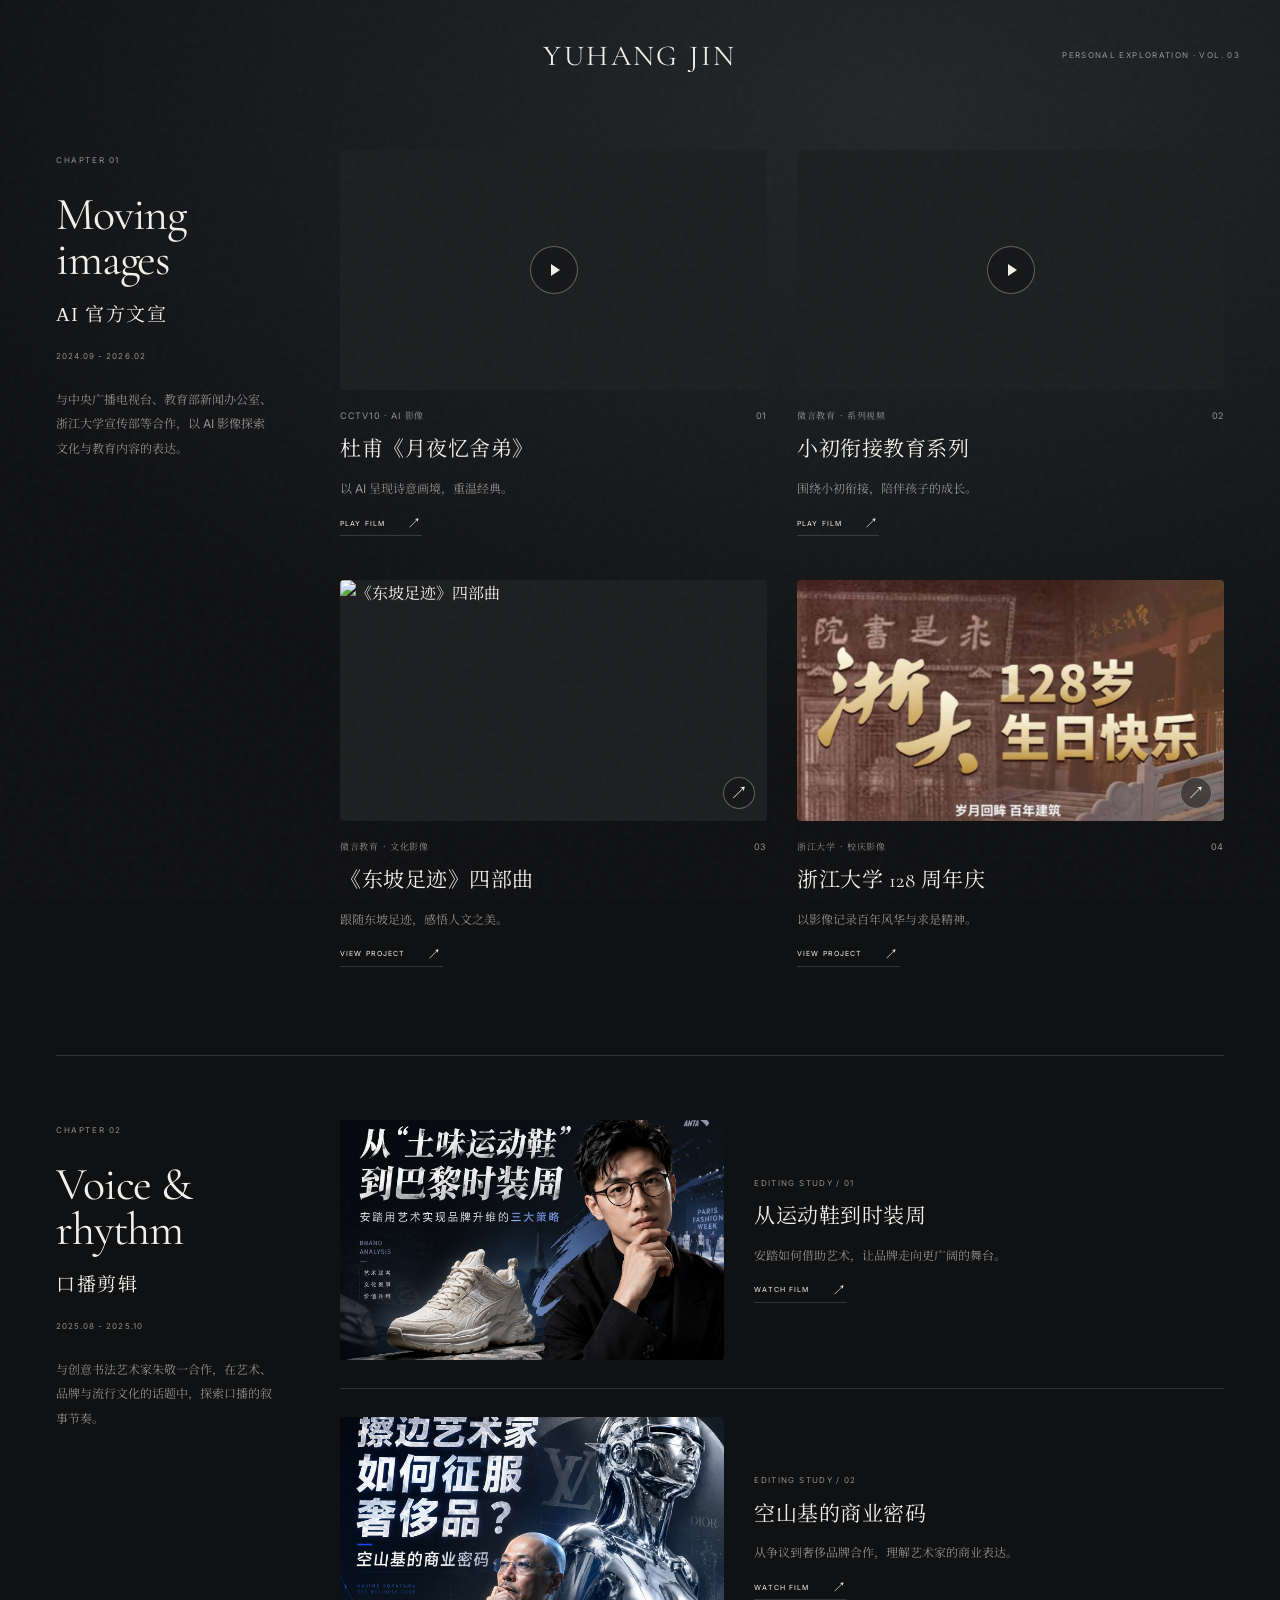
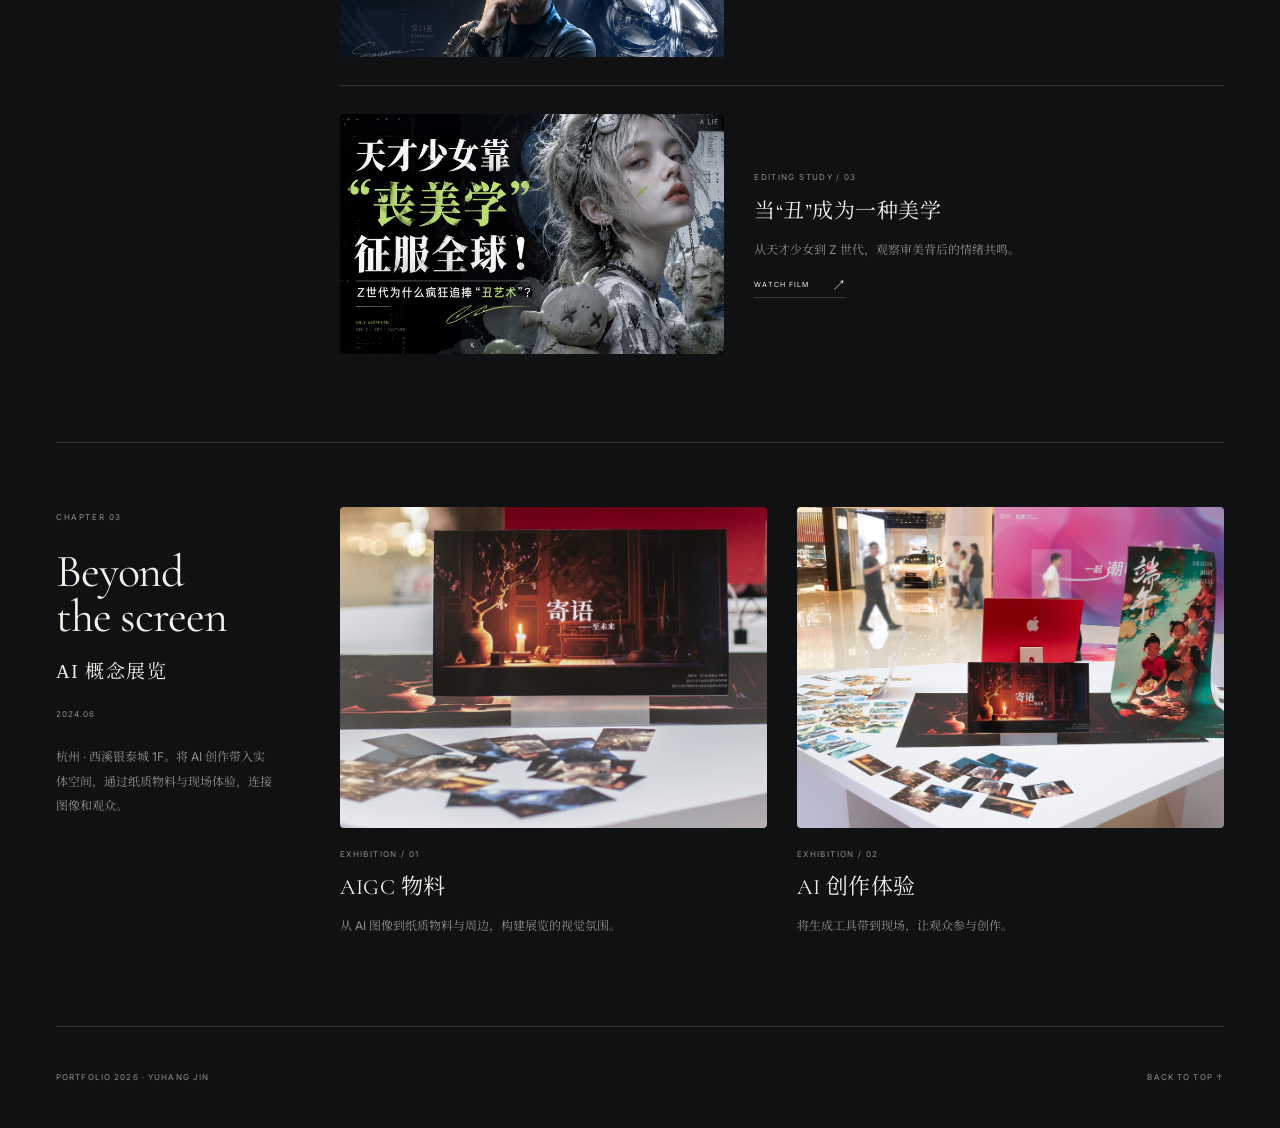
==== legacy/experiments.html @ 5d48e1b9 "update v2" ====
<!doctype html>
<html lang="zh-CN">
  <head>
    <meta charset="UTF-8" />
    <meta name="viewport" content="width=device-width, initial-scale=1" />
    <base href="../" />
    <title>YUHANG JIN</title>
    <link
      rel="preload"
      href="fonts/noto-serif-sc-lab.woff2"
      as="font"
      type="font/woff2"
      crossorigin
    />
    <link rel="stylesheet" href="legacy/experiments-responsive.css" />
  </head>
  <body>
    <header class="lab-topbar">
      <span>YUHANG JIN</span><span>PERSONAL EXPLORATION · VOL. 03</span>
    </header>
    <main id="lab">
      <div class="module-body"><div class="lab-grid" id="lab-items"></div></div>
      <footer class="lab-footer">
        <span>PORTFOLIO 2026 · YUHANG JIN</span
        ><a href="legacy/experiments.html#lab">BACK TO TOP ↑</a>
      </footer>
    </main>
    <script type="module">
      import { renderLab } from "./js/render/lab.js";
      renderLab();
      for (const id of ["official", "talk", "aigc"])
        document.querySelector(`.lab-${id}-section`).id = id;
    </script>
  </body>
</html>
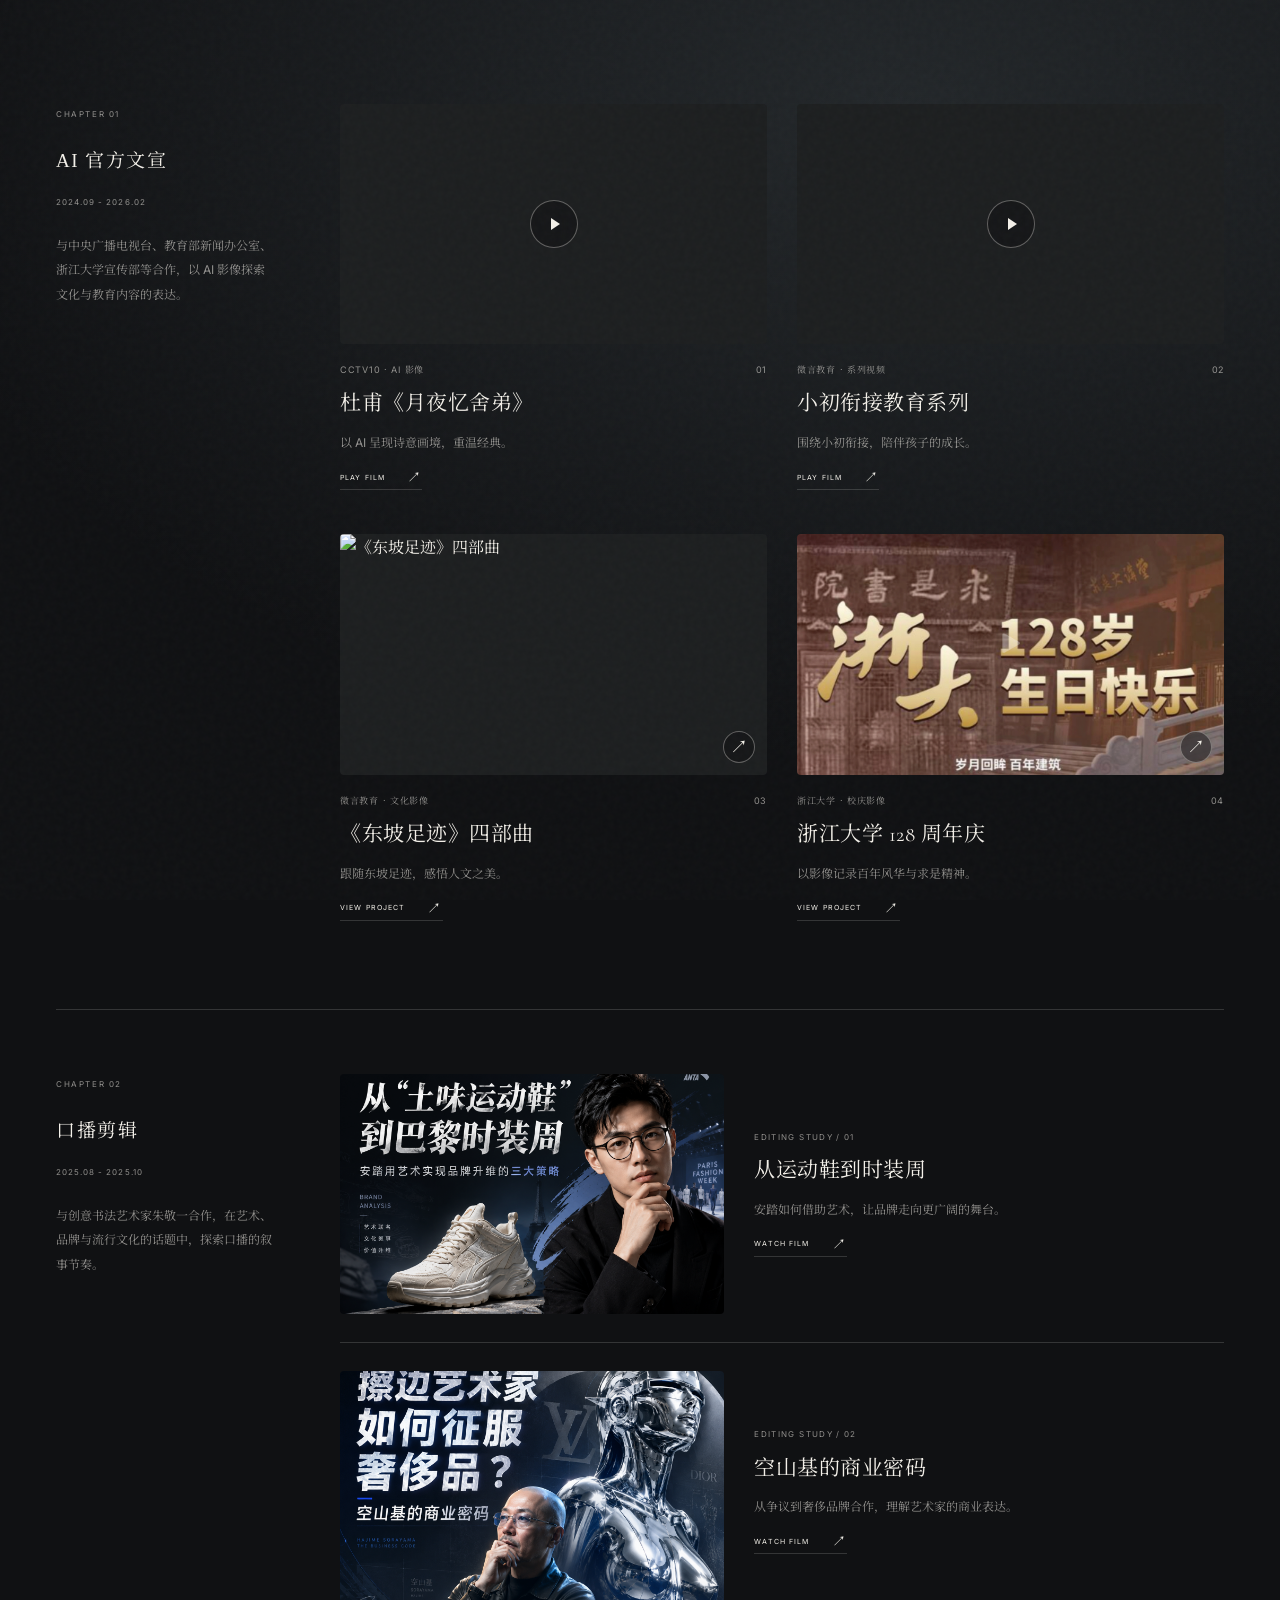
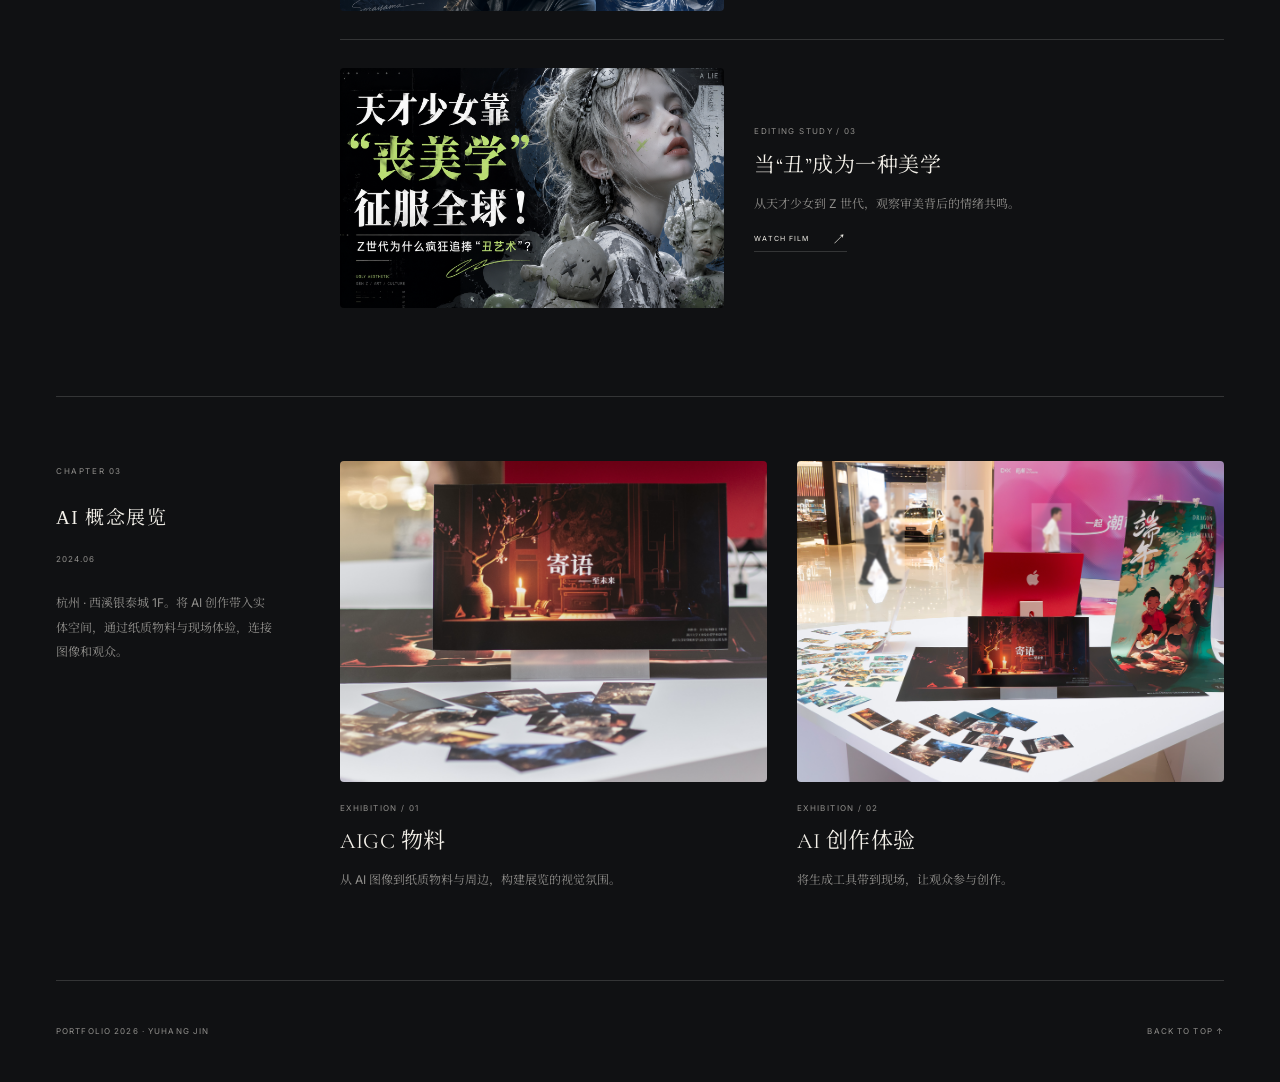
==== commit 787937e6: "update" ====
--- a/legacy/experiments.html
+++ b/legacy/experiments.html
@@ -15,9 +15,6 @@
     <link rel="stylesheet" href="legacy/experiments-responsive.css" />
   </head>
   <body>
-    <header class="lab-topbar">
-      <span>YUHANG JIN</span><span>PERSONAL EXPLORATION · VOL. 03</span>
-    </header>
     <main id="lab">
       <div class="module-body"><div class="lab-grid" id="lab-items"></div></div>
       <footer class="lab-footer">
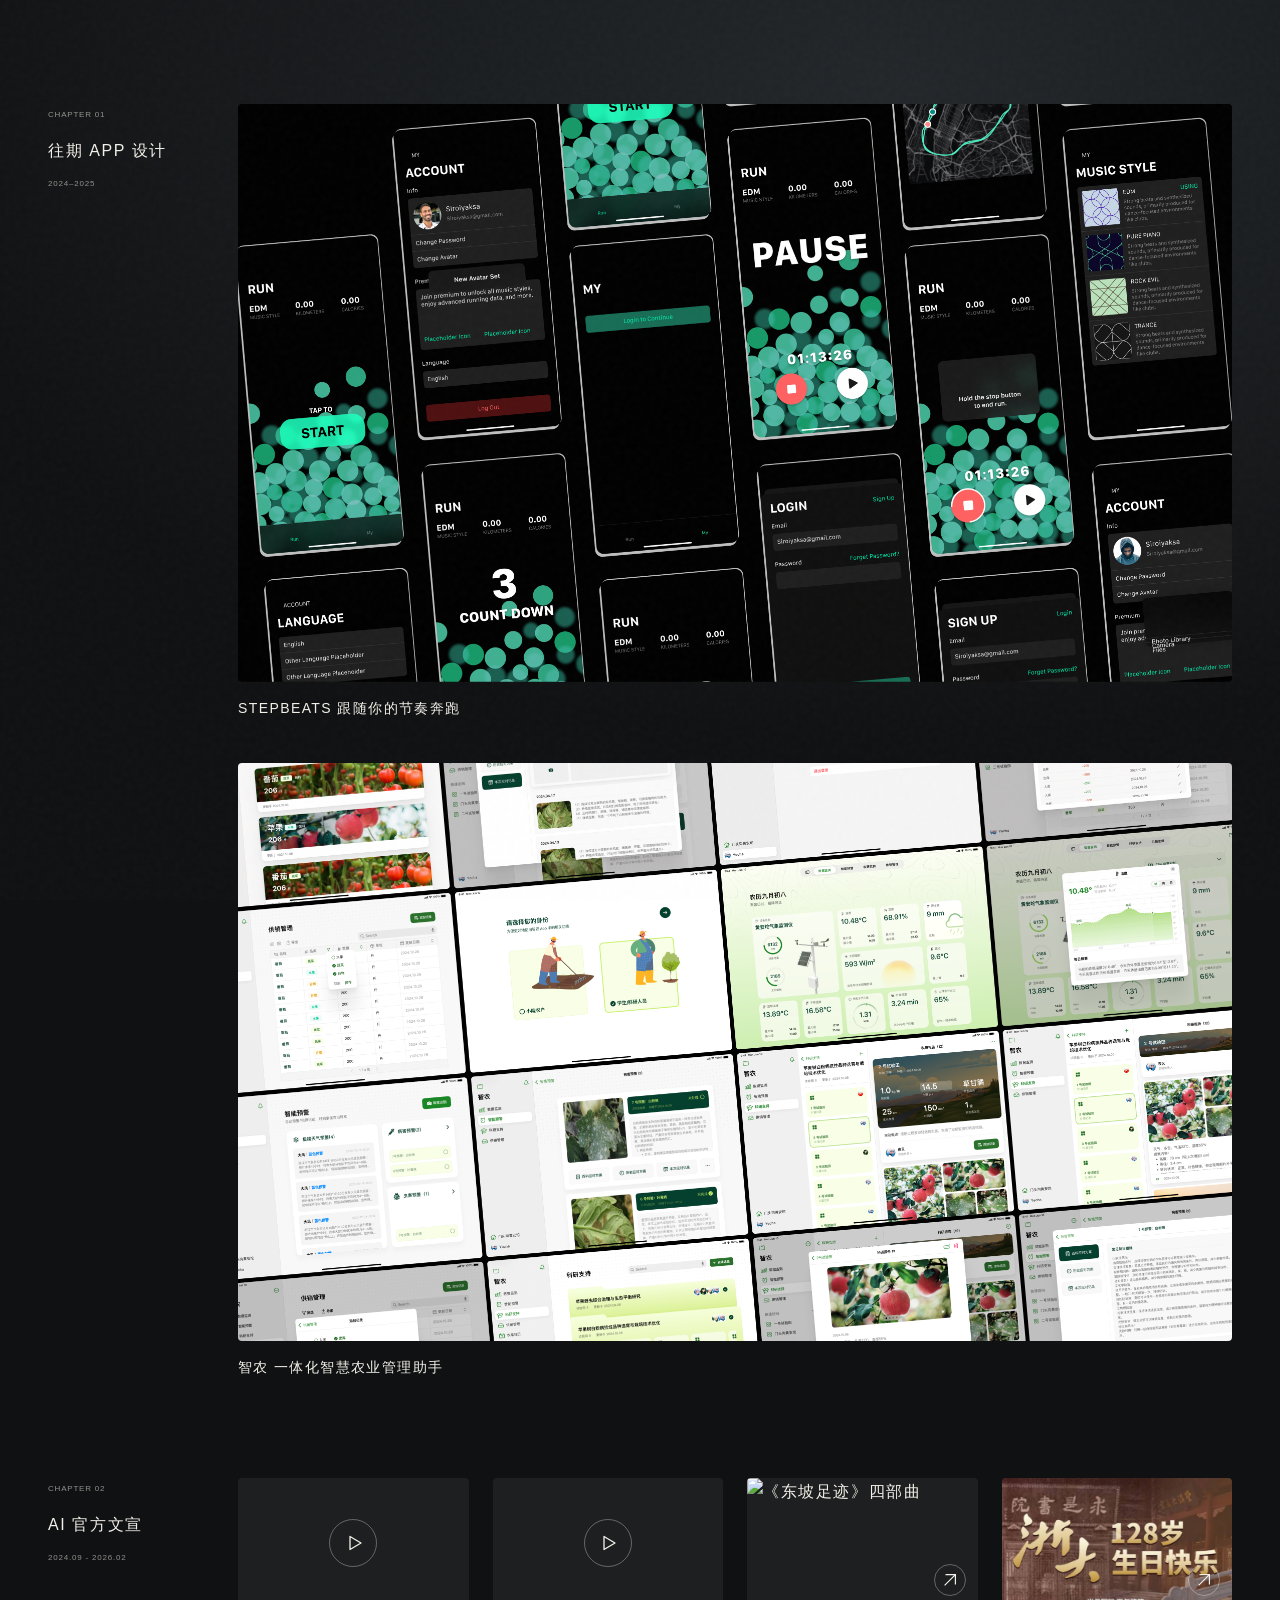
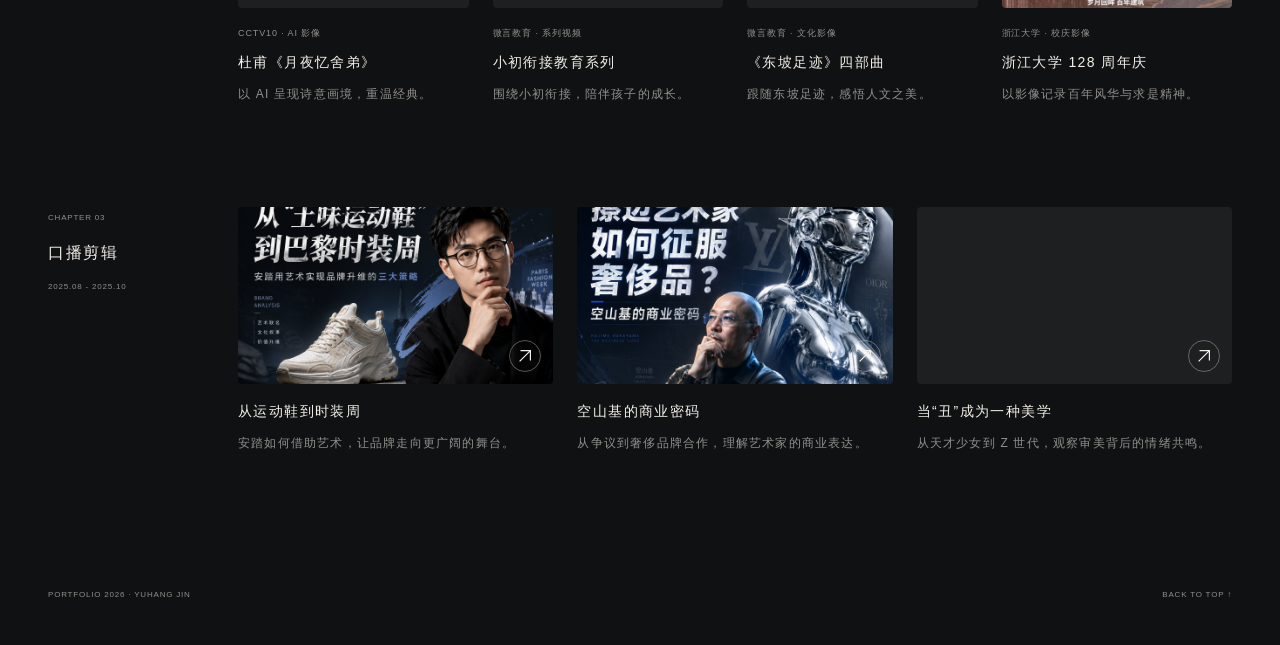
==== commit ed8c4b2e: "update" ====
--- a/legacy/experiments.html
+++ b/legacy/experiments.html
@@ -25,7 +25,7 @@
     <script type="module">
       import { renderLab } from "./js/render/lab.js";
       renderLab();
-      for (const id of ["official", "talk", "aigc"])
+      for (const id of ["apps", "official", "talk"])
         document.querySelector(`.lab-${id}-section`).id = id;
     </script>
   </body>
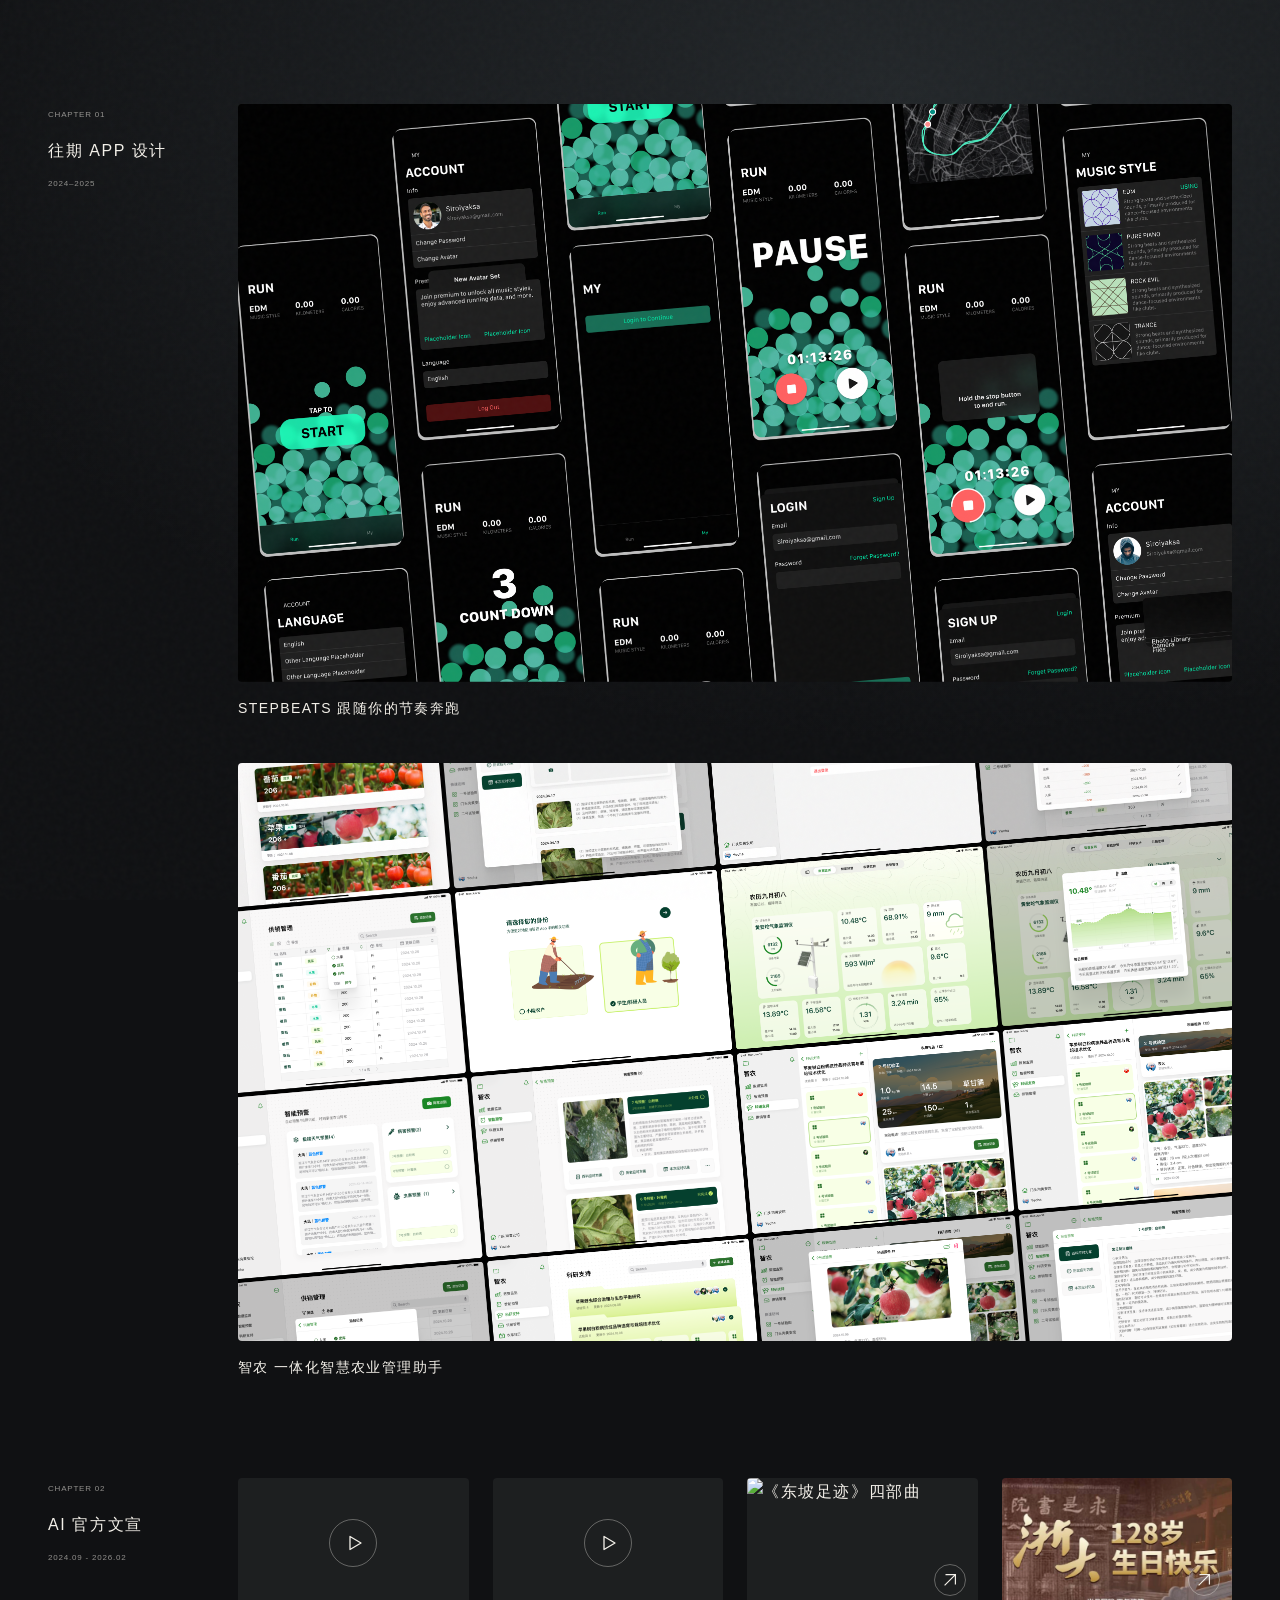
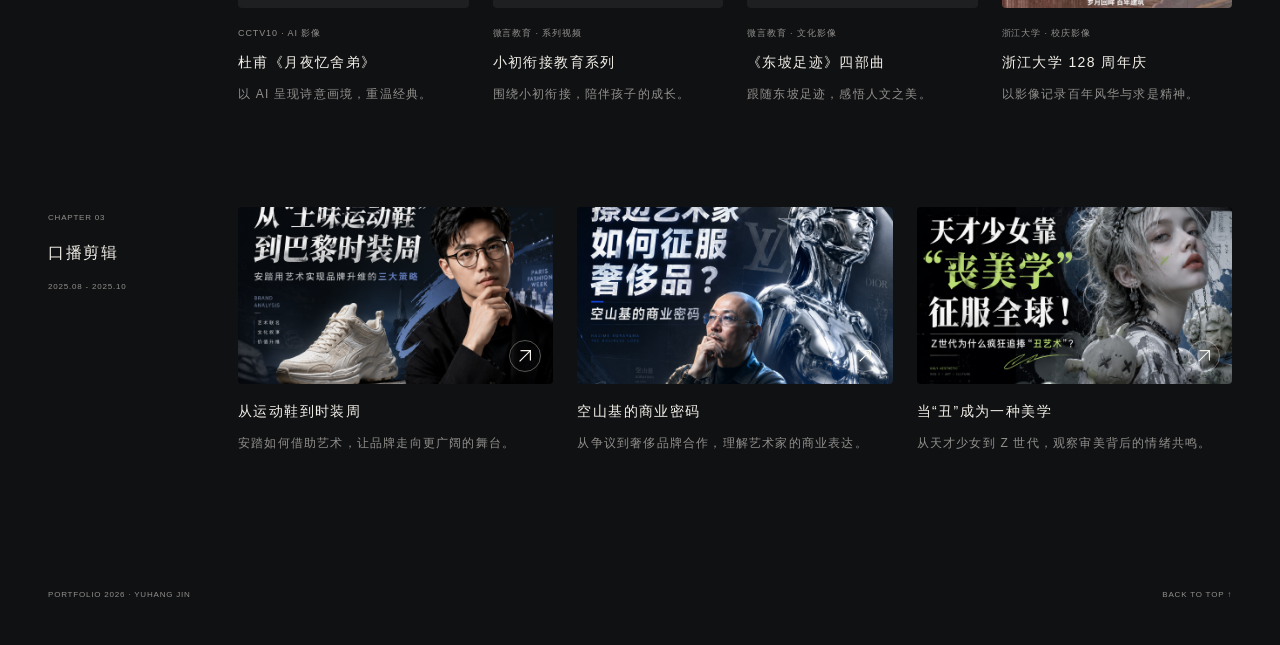
==== commit 8bf92548: "update" ====
--- a/legacy/experiments.html
+++ b/legacy/experiments.html
@@ -27,6 +27,7 @@
       renderLab();
       for (const id of ["apps", "official", "talk"])
         document.querySelector(`.lab-${id}-section`).id = id;
+      window.parent.postMessage("side-projects-ready", window.location.origin);
     </script>
   </body>
 </html>
